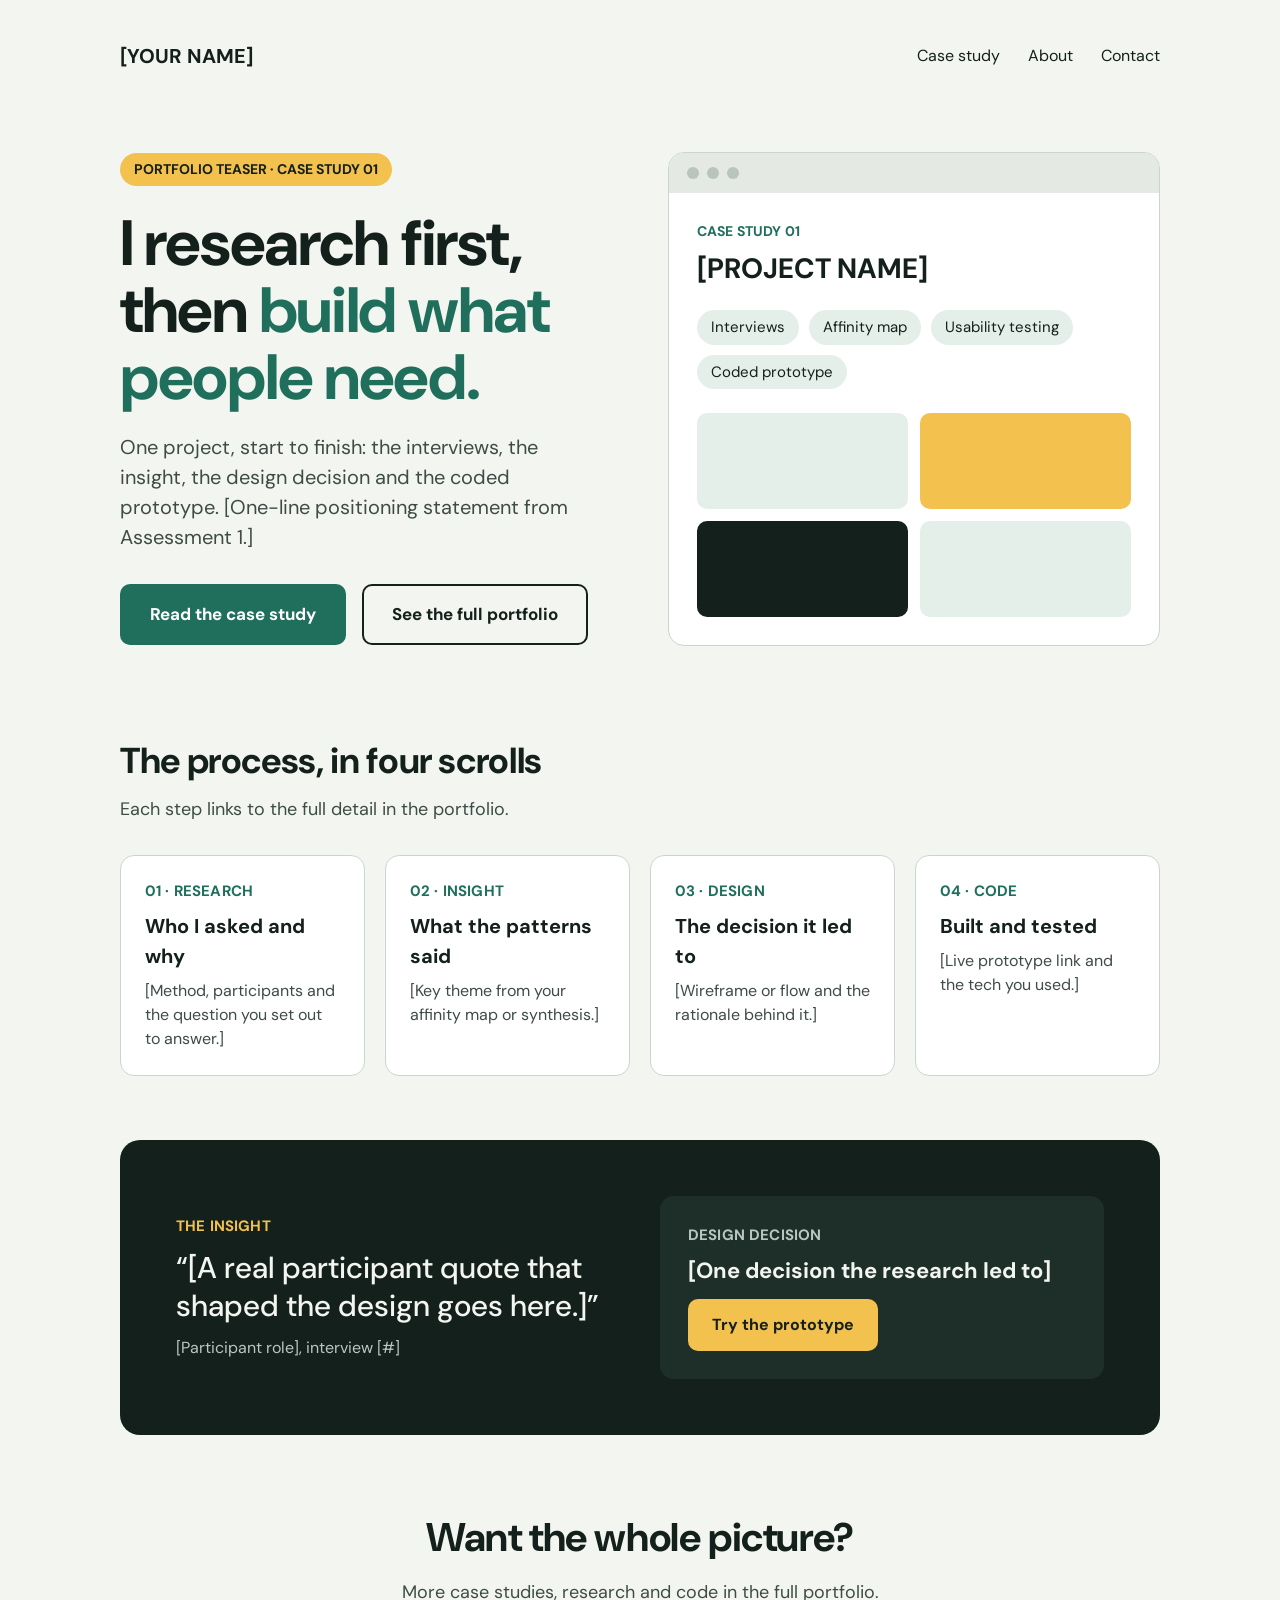
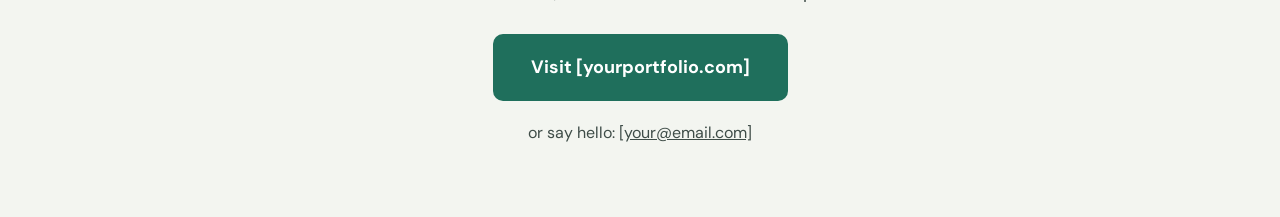
==== index.html @ 3f0e869e "Build portfolio teaser pages from design Adds the case study page, hybrid page, UX Spotted carousel " ====
<!doctype html>
<html lang="en">
<head>
  <meta charset="utf-8">
  <meta name="viewport" content="width=device-width, initial-scale=1">
  <title>[YOUR NAME] · Case Study</title>
  <meta name="description" content="One project, start to finish: research, insight, design decision and coded prototype.">
  <link rel="preconnect" href="https://fonts.googleapis.com">
  <link rel="preconnect" href="https://fonts.gstatic.com" crossorigin>
  <link href="https://fonts.googleapis.com/css2?family=DM+Sans:wght@400;500;700&display=swap" rel="stylesheet">
  <link rel="stylesheet" href="css/styles.css">
</head>
<body>
  <div class="container">
    <header class="nav">
      <a class="nav__brand" href="index.html">[YOUR NAME]</a>
      <nav class="nav__links" aria-label="Main">
        <a href="#case">Case study</a>
        <a href="#about">About</a>
        <a href="#contact">Contact</a>
      </nav>
    </header>

    <main>
      <section class="hero grid-auto" id="about">
        <div>
          <span class="badge">PORTFOLIO TEASER · CASE STUDY 01</span>
          <h1>I research first, then <span class="accent">build what people need.</span></h1>
          <p class="lede">One project, start to finish: the interviews, the insight, the design decision and the coded prototype. [One-line positioning statement from Assessment 1.]</p>
          <div class="btn-row">
            <a class="btn btn--primary" href="#case">Read the case study</a>
            <a class="btn btn--outline" href="[yourportfolio.com]">See the full portfolio</a>
          </div>
        </div>

        <div class="window">
          <div class="window__bar" aria-hidden="true"><span></span><span></span><span></span></div>
          <div class="window__body">
            <div class="eyebrow eyebrow--sm">CASE STUDY 01</div>
            <div class="window__title">[PROJECT NAME]</div>
            <ul class="chips" aria-label="Methods used">
              <li class="chip">Interviews</li>
              <li class="chip">Affinity map</li>
              <li class="chip">Usability testing</li>
              <li class="chip">Coded prototype</li>
            </ul>
            <div class="thumbs" aria-hidden="true"><div></div><div></div><div></div><div></div></div>
          </div>
        </div>
      </section>

      <section class="section" id="case">
        <h2>The process, in four scrolls</h2>
        <p>Each step links to the full detail in the portfolio.</p>
        <div class="grid-auto">
          <article class="card" id="research">
            <div class="eyebrow">01 · RESEARCH</div>
            <h3 class="card__title">Who I asked and why</h3>
            <p class="card__body">[Method, participants and the question you set out to answer.]</p>
          </article>
          <article class="card" id="insight">
            <div class="eyebrow">02 · INSIGHT</div>
            <h3 class="card__title">What the patterns said</h3>
            <p class="card__body">[Key theme from your affinity map or synthesis.]</p>
          </article>
          <article class="card" id="design">
            <div class="eyebrow">03 · DESIGN</div>
            <h3 class="card__title">The decision it led to</h3>
            <p class="card__body">[Wireframe or flow and the rationale behind it.]</p>
          </article>
          <article class="card" id="code">
            <div class="eyebrow">04 · CODE</div>
            <h3 class="card__title">Built and tested</h3>
            <p class="card__body">[Live prototype link and the tech you used.]</p>
          </article>
        </div>
      </section>

      <section class="insight grid-auto" aria-label="Key insight">
        <figure style="margin:0">
          <div class="eyebrow eyebrow--yellow">THE INSIGHT</div>
          <blockquote class="insight__quote" style="margin-left:0;margin-right:0">“[A real participant quote that shaped the design goes here.]”</blockquote>
          <figcaption class="insight__cite">[Participant role], interview [#]</figcaption>
        </figure>
        <div class="insight__panel">
          <div class="eyebrow eyebrow--muted">DESIGN DECISION</div>
          <div class="insight__decision">[One decision the research led to]</div>
          <a class="btn btn--yellow" href="[prototype link]">Try the prototype</a>
        </div>
      </section>

      <section class="cta" id="contact">
        <h2>Want the whole picture?</h2>
        <p>More case studies, research and code in the full portfolio.</p>
        <a class="btn btn--primary btn--lg" href="[yourportfolio.com]">Visit [yourportfolio.com]</a>
        <div class="cta__aside">or say hello: <a href="mailto:[your@email.com]">[your@email.com]</a></div>
      </section>
    </main>
  </div>
</body>
</html>
---- css/styles.css ----
/* Design tokens — from the "Portfolio Teaser" design canvas */
:root {
  --accent: #1f6f5c;
  --yellow: #f2c14e;
  --ink: #14201c;
  --ink-soft: #3e4c47;
  --ground: #f3f5f0;
  --surface: #ffffff;
  --tint: #e4efea;
  --chrome: #e4e9e3;
  --line: #cbd5ce;
  --dot: #b9c4bd;
  --edge: #9db0a6;
  --dark-raised: #1e2f29;
  --on-dark-soft: #b9c7c0;

  --font: 'DM Sans', Arial, sans-serif;
  --radius-sm: 10px;
  --radius-md: 14px;
  --radius-lg: 16px;
  --radius-xl: 20px;
  --pill: 999px;
}

*, *::before, *::after { box-sizing: border-box; }

body {
  margin: 0;
  background: var(--ground);
  color: var(--ink);
  font-family: var(--font);
  line-height: 1.5;
}

a { color: inherit; }
h1, h2, p { margin: 0; }

:focus-visible { outline: 3px solid var(--accent); outline-offset: 3px; }

.container {
  max-width: 1120px;
  margin: 0 auto;
  padding: 32px 40px 72px;
}

/* ---------- Nav ---------- */
.nav {
  display: flex;
  justify-content: space-between;
  align-items: center;
  flex-wrap: wrap;
  gap: 16px 24px;
}
.nav__brand { font-weight: 700; font-size: 20px; text-decoration: none; }
.nav__links { display: flex; flex-wrap: wrap; gap: 0 28px; font-size: 16px; }
.nav__links a { text-decoration: none; padding: 12px 0; }
.nav__links a:hover, .nav__links a[aria-current="page"] { text-decoration: underline; text-underline-offset: 4px; }

/* ---------- Primitives ---------- */
.badge {
  display: inline-block;
  background: var(--yellow);
  color: var(--ink);
  font-weight: 700;
  font-size: 14px;
  padding: 6px 14px;
  border-radius: var(--pill);
}

.eyebrow { font-size: 15px; font-weight: 700; color: var(--accent); letter-spacing: 0.01em; }
.eyebrow--sm { font-size: 14px; }
.eyebrow--yellow { color: var(--yellow); }
.eyebrow--muted { color: var(--on-dark-soft); }
.eyebrow--grey { color: var(--ink-soft); }
.eyebrow--ink { color: inherit; }

.lede { font-size: 20px; color: var(--ink-soft); }
.muted { color: var(--ink-soft); }
.accent { color: var(--accent); }

.btn {
  display: inline-block;
  font-weight: 700;
  font-size: 17px;
  padding: 16px 28px;
  border-radius: var(--radius-sm);
  text-decoration: none;
  border: 2px solid transparent;
  transition: filter .15s, background-color .15s;
}
.btn--primary { background: var(--accent); color: #fff; }
.btn--primary:hover { filter: brightness(1.12); }
.btn--outline { border-color: var(--ink); padding: 16px 28px; }
.btn--outline:hover { background: var(--ink); color: var(--ground); }
.btn--yellow { background: var(--yellow); color: var(--ink); font-size: 16px; padding: 12px 22px; }
.btn--yellow:hover { filter: brightness(1.06); }
.btn--sm { font-size: 16px; padding: 12px 22px; }
.btn--lg { font-size: 18px; padding: 18px 36px; }
.btn-row { display: flex; flex-wrap: wrap; gap: 16px; }

.card {
  background: var(--surface);
  border: 1px solid var(--line);
  border-radius: var(--radius-md);
  padding: 24px;
}
.card__title { font-size: 20px; font-weight: 700; margin: 8px 0; }
.card__body { font-size: 16px; color: var(--ink-soft); }

.chips { display: flex; flex-wrap: wrap; gap: 10px; list-style: none; margin: 0; padding: 0; }
.chip { background: var(--tint); padding: 6px 14px; border-radius: var(--pill); font-size: 15px; }

.grid-auto {
  display: grid;
  grid-template-columns: repeat(auto-fit, minmax(min(var(--min, 230px), 100%), 1fr));
  gap: var(--gap, 20px);
}

/* ---------- Hero ---------- */
.hero {
  --min: 380px;
  --gap: 56px;
  align-items: center;
  padding: 72px 0 64px;
}
.hero h1 {
  font-size: clamp(40px, 6vw, 64px);
  line-height: 1.05;
  letter-spacing: -0.02em;
  margin: 24px 0 20px;
}
.hero .lede { max-width: 480px; margin-bottom: 32px; }
.hero--compact { --gap: 48px; padding: 56px 0; }
.hero--compact h1 { font-size: clamp(38px, 5.2vw, 56px); line-height: 1.06; margin: 22px 0 18px; }
.hero--compact .lede { font-size: 19px; max-width: 460px; margin-bottom: 28px; }

/* Browser-window preview */
.window { background: var(--surface); border: 1px solid var(--line); border-radius: var(--radius-lg); overflow: hidden; }
.window__bar { display: flex; gap: 8px; padding: 14px 18px; background: var(--chrome); }
.window__bar span { width: 12px; height: 12px; border-radius: 50%; background: var(--dot); }
.window__body { padding: 28px; }
.window__title { font-size: 28px; font-weight: 700; margin: 6px 0 20px; }
.window .chips { margin-bottom: 24px; }
.thumbs { display: grid; grid-template-columns: 1fr 1fr; gap: 12px; }
.thumbs div { height: 96px; border-radius: var(--radius-sm); background: var(--tint); }
.thumbs div:nth-child(2) { background: var(--yellow); }
.thumbs div:nth-child(3) { background: var(--ink); }

/* ---------- Sections ---------- */
.section { padding: 24px 0 8px; scroll-margin-top: 24px; }
.section h2 { font-size: 36px; letter-spacing: -0.01em; margin-bottom: 8px; }
.section > p { font-size: 18px; color: var(--ink-soft); margin-bottom: 32px; }
.section--spaced { padding-top: 56px; }
.section--spaced h2 { font-size: 32px; margin-bottom: 6px; }
.section--spaced > p { font-size: 17px; margin-bottom: 24px; }
.card[id] { scroll-margin-top: 24px; }
.card:target { outline: 3px solid var(--accent); outline-offset: 2px; }

/* Dark insight band */
.insight {
  --min: 320px;
  --gap: 40px;
  align-items: center;
  background: var(--ink);
  color: var(--ground);
  border-radius: var(--radius-xl);
  padding: 56px;
  margin-top: 56px;
}
.insight__quote { font-size: 30px; line-height: 1.25; font-weight: 500; margin: 12px 0 0; }
.insight__cite { font-size: 16px; color: var(--on-dark-soft); margin-top: 12px; }
.insight__panel { background: var(--dark-raised); border-radius: var(--radius-md); padding: 28px; }
.insight__decision { font-size: 22px; font-weight: 700; margin: 8px 0 12px; }
.insight--compact { --min: 300px; --gap: 32px; padding: 40px 48px; margin-top: 0; }
.insight--compact .insight__quote { font-size: 28px; margin-top: 10px; }
.insight--compact .insight__panel { padding: 24px; }
.insight--compact .insight__decision { font-size: 21px; margin: 6px 0 12px; }

/* Closing CTA */
.cta { text-align: center; padding: 72px 0 0; }
.cta h2 { font-size: 40px; letter-spacing: -0.01em; margin-bottom: 12px; }
.cta p { font-size: 18px; color: var(--ink-soft); margin-bottom: 28px; }
.cta__aside { font-size: 16px; color: var(--ink-soft); margin-top: 20px; }
.cta--compact { padding-top: 56px; }

/* ---------- Stage map (Hybrid) ---------- */
.map { background: var(--surface); border: 1px solid var(--line); border-radius: var(--radius-xl); padding: 16px; text-align: center; }
.map svg { width: 100%; max-width: 460px; height: auto; display: block; margin: 0 auto; }
.map__hint { font-size: 15px; color: var(--ink-soft); padding: 4px 0 8px; }
.node text { font-family: var(--font); font-weight: 700; pointer-events: none; }
a.node circle { transition: transform .15s; transform-box: fill-box; transform-origin: center; }
a.node:hover circle, a.node:focus-visible circle { transform: scale(1.08); }
a.node:focus { outline: none; }
a.node:focus-visible circle { stroke: var(--accent); stroke-width: 4; }

/* UX Spotted mini cards */
.spot-card { padding: 22px; }
.spot-card__title { font-size: 19px; font-weight: 700; margin-top: 6px; }
a.spot-card { display: block; text-decoration: none; transition: border-color .15s; }
a.spot-card:hover { border-color: var(--accent); }

/* ---------- UX Spotted carousel (Concept 2) ---------- */
.spotted-head {
  display: flex;
  flex-wrap: wrap;
  justify-content: space-between;
  align-items: flex-end;
  gap: 16px 40px;
  padding: 48px 0 28px;
}
.spotted-head h1 { font-size: 48px; letter-spacing: -0.02em; margin-top: 6px; }
.spotted-head p { font-size: 18px; color: var(--ink-soft); max-width: 420px; }

.slides {
  display: flex;
  gap: 24px;
  overflow-x: auto;
  scroll-snap-type: x mandatory;
  padding-bottom: 8px;
  list-style: none;
  margin: 0;
  padding-left: 0;
}
.slide {
  flex: 0 0 280px;
  height: 350px;
  border-radius: var(--radius-lg);
  padding: 28px;
  display: flex;
  flex-direction: column;
  gap: 14px;
  scroll-snap-align: start;
}
.slide--cover { background: var(--ink); color: var(--ground); justify-content: space-between; }
.slide--spot { background: var(--surface); border: 1px solid var(--line); }
.slide--problem { background: var(--yellow); }
.slide--fix { background: var(--accent); color: #fff; justify-content: space-between; }
.slide__big { font-size: 34px; line-height: 1.1; font-weight: 700; }
.slide__mid { font-size: 26px; line-height: 1.2; font-weight: 700; }
.slide__sm { font-size: 22px; font-weight: 700; }
.slide__note { font-size: 16px; }
.slide__note--soft { color: var(--on-dark-soft); }
.slide__media { flex: 1; border-radius: var(--radius-sm); background: var(--tint); }
.slides-caption { font-size: 16px; color: var(--ink-soft); margin-top: 28px; }

/* ---------- Build the Village (Concept 3) ---------- */
.village {
  display: grid;
  grid-template-columns: minmax(0, 1.5fr) minmax(0, 1fr);
  gap: 40px;
  align-items: center;
  padding: 40px 0;
}
.village svg { width: 100%; height: auto; display: block; }
.village__side { display: flex; flex-direction: column; gap: 20px; }
.village__side h1 { font-size: 40px; line-height: 1.1; letter-spacing: -0.02em; margin: 6px 0 8px; }
.village__side .intro { font-size: 17px; color: var(--ink-soft); }
.village .edge { stroke: var(--edge); stroke-width: 2; transition: stroke .15s, stroke-width .15s; }
.village .edge.is-active { stroke: var(--accent); stroke-width: 5; }
.village .node { cursor: pointer; }
.village .node circle { transition: stroke .15s, stroke-width .15s; }
.village .node.is-active circle { stroke: var(--accent); stroke-width: 5; }
.village .node:focus { outline: none; }
.village .node:focus-visible circle { stroke: var(--accent); stroke-width: 5; stroke-dasharray: 6 4; }

.selected { background: var(--surface); border: 1px solid var(--line); border-radius: var(--radius-lg); padding: 24px; }
.selected__name { font-size: 26px; font-weight: 700; margin: 4px 0 10px; }
.selected__quote { font-size: 17px; color: var(--ink-soft); margin-bottom: 12px; }
.selected__used { font-size: 15px; color: var(--ink-soft); margin-bottom: 16px; }

.legend { display: flex; flex-wrap: wrap; gap: 8px 16px; font-size: 15px; list-style: none; margin: 0; padding: 0; }
.legend li { display: inline-flex; align-items: center; gap: 8px; }
.legend i { width: 12px; height: 12px; border-radius: 50%; display: inline-block; }
.legend .k-project { background: var(--ink); }
.legend .k-method { background: var(--yellow); }
.legend .k-skill { border: 2px solid var(--ink); }

/* ---------- Small screens ---------- */
@media (max-width: 860px) {
  .village { grid-template-columns: 1fr; }
}
@media (max-width: 600px) {
  .container { padding: 24px 16px 56px; }
  .hero { padding: 48px 0 40px; --gap: 40px; }
  .insight, .insight--compact { padding: 32px 24px; }
  .insight__quote { font-size: 24px; }
  .section h2, .cta h2 { font-size: 30px; }
  .spotted-head h1 { font-size: 40px; }
  .window__body { padding: 20px; }
}

@media (prefers-reduced-motion: reduce) {
  * { transition: none !important; scroll-behavior: auto !important; }
}
html { scroll-behavior: smooth; }
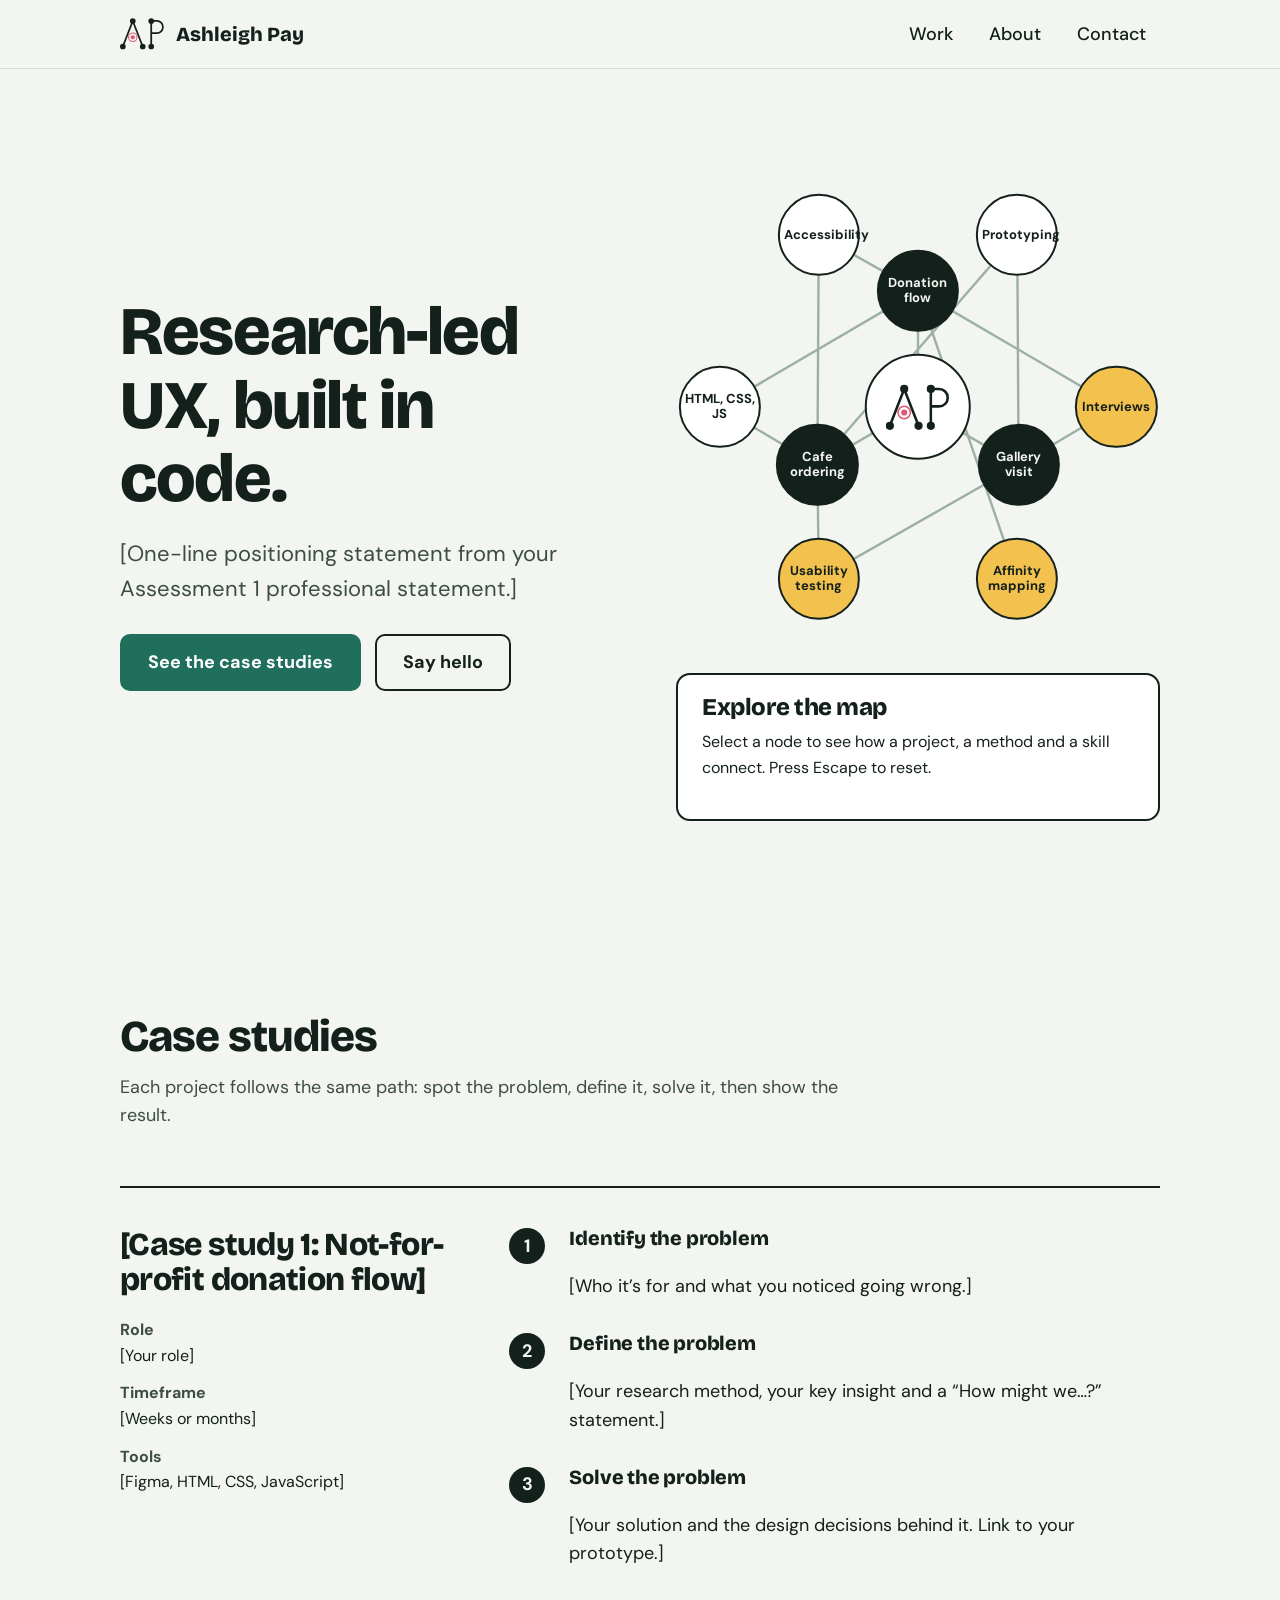
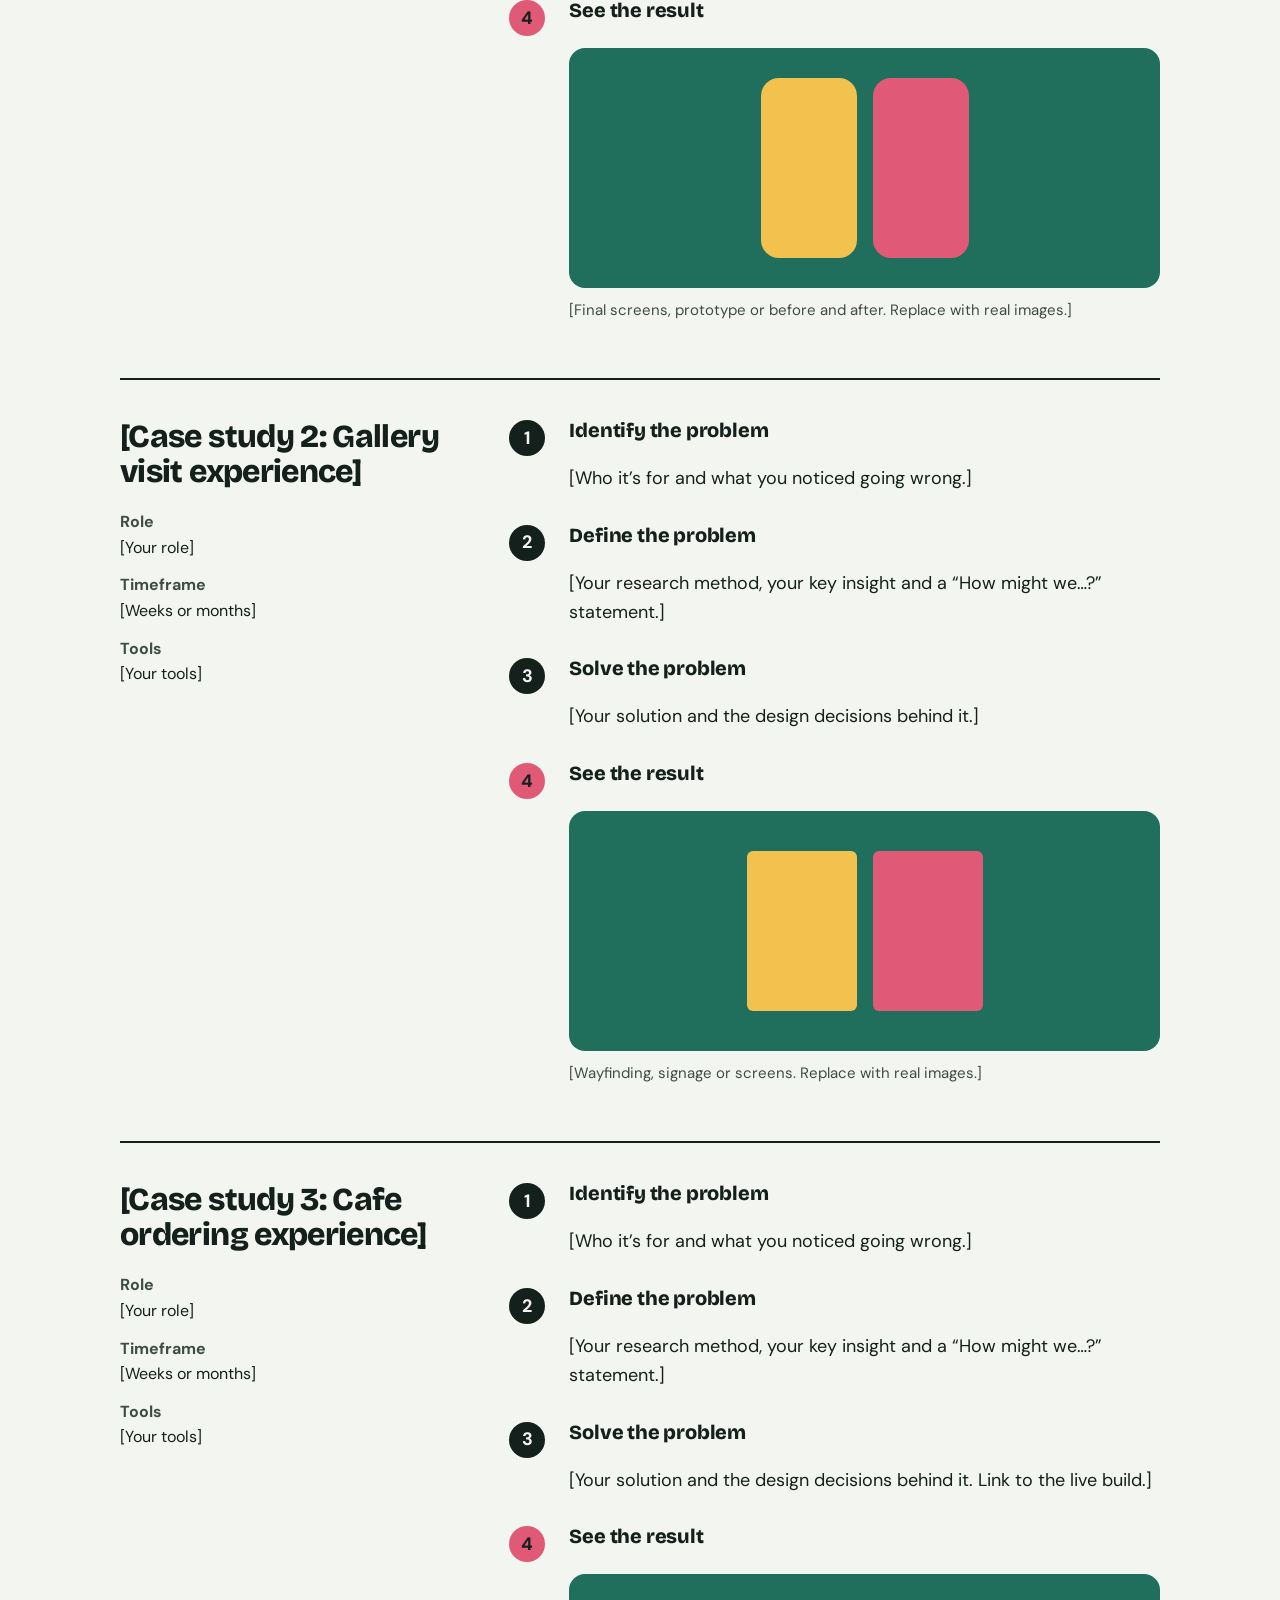
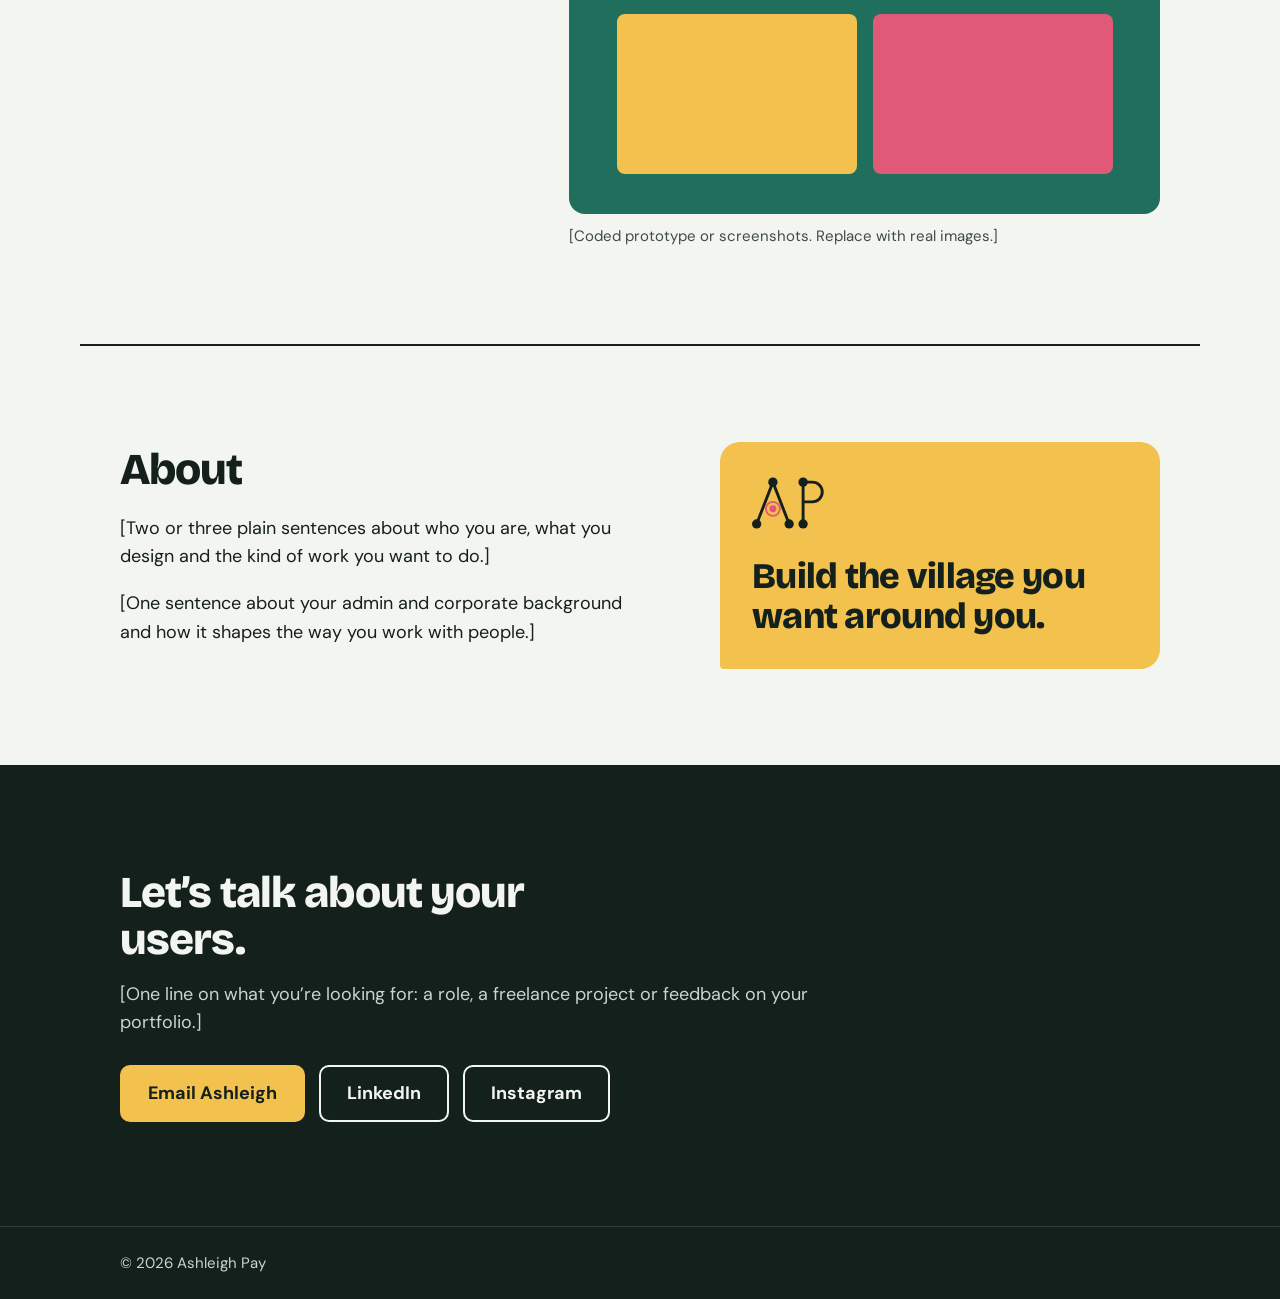
==== commit a7ee48f5: "Replace concept pages with single-page portfolio Swaps the four concept pages for the new one-page s" ====
--- a/index.html
+++ b/index.html
@@ -3,99 +3,172 @@
 <head>
   <meta charset="utf-8">
   <meta name="viewport" content="width=device-width, initial-scale=1">
-  <title>[YOUR NAME] · Case Study</title>
-  <meta name="description" content="One project, start to finish: research, insight, design decision and coded prototype.">
+  <title>Ashleigh Pay | UX designer</title>
+  <meta name="description" content="Ashleigh Pay is a UX designer who researches first, then builds what people need in code.">
   <link rel="preconnect" href="https://fonts.googleapis.com">
   <link rel="preconnect" href="https://fonts.gstatic.com" crossorigin>
-  <link href="https://fonts.googleapis.com/css2?family=DM+Sans:wght@400;500;700&display=swap" rel="stylesheet">
-  <link rel="stylesheet" href="css/styles.css">
+  <link href="https://fonts.googleapis.com/css2?family=Bricolage+Grotesque:wght@700;800&family=DM+Sans:wght@400;500;700&display=swap" rel="stylesheet">
+  <link rel="stylesheet" href="styles.css">
 </head>
 <body>
-  <div class="container">
-    <header class="nav">
-      <a class="nav__brand" href="index.html">[YOUR NAME]</a>
-      <nav class="nav__links" aria-label="Main">
-        <a href="#case">Case study</a>
+  <a class="skip" href="#main">Skip to content</a>
+
+  <!-- AP brandmark: roof-shaped A with a rose at its centre, and a P beside it -->
+  <svg width="0" height="0" style="position:absolute" aria-hidden="true" focusable="false">
+    <symbol id="ap-mark" viewBox="0 0 124 100">
+      <g fill="none" stroke="currentColor" stroke-width="5" stroke-linecap="round" stroke-linejoin="round">
+        <path d="M36 14 L8 86 M36 14 L64 86 M88 14 V86 M88 14 H104 a17 17 0 0 1 0 34 H88"/>
+      </g>
+      <g fill="currentColor">
+        <circle cx="36" cy="14" r="8"/><circle cx="8" cy="86" r="8"/><circle cx="64" cy="86" r="8"/>
+        <circle cx="88" cy="14" r="8"/><circle cx="88" cy="86" r="8"/>
+      </g>
+      <circle cx="36" cy="60" r="6" style="fill:var(--bloom,#E05A78)"/>
+      <circle cx="36" cy="60" r="12" fill="none" stroke-width="3" style="stroke:var(--bloom,#E05A78)"/>
+    </symbol>
+  </svg>
+
+  <header class="site-header">
+    <div class="wrap bar">
+      <a class="brand" href="#top" aria-label="Ashleigh Pay, home">
+        <svg class="mark" viewBox="0 0 124 100" aria-hidden="true"><use href="#ap-mark"/></svg>
+        <span>Ashleigh Pay</span>
+      </a>
+      <nav aria-label="Main">
+        <a href="#work">Work</a>
         <a href="#about">About</a>
         <a href="#contact">Contact</a>
       </nav>
-    </header>
+    </div>
+  </header>
 
-    <main>
-      <section class="hero grid-auto" id="about">
-        <div>
-          <span class="badge">PORTFOLIO TEASER · CASE STUDY 01</span>
-          <h1>I research first, then <span class="accent">build what people need.</span></h1>
-          <p class="lede">One project, start to finish: the interviews, the insight, the design decision and the coded prototype. [One-line positioning statement from Assessment 1.]</p>
-          <div class="btn-row">
-            <a class="btn btn--primary" href="#case">Read the case study</a>
-            <a class="btn btn--outline" href="[yourportfolio.com]">See the full portfolio</a>
-          </div>
+  <main id="main">
+    <section class="hero wrap" id="top">
+      <div class="hero-copy">
+        <h1>Research-led UX, built in code.</h1>
+        <p class="lead">[One-line positioning statement from your Assessment 1 professional statement.]</p>
+        <div class="actions">
+          <a class="btn" href="#work">See the case studies</a>
+          <a class="btn btn--ghost" href="#contact">Say hello</a>
         </div>
+      </div>
 
-        <div class="window">
-          <div class="window__bar" aria-hidden="true"><span></span><span></span><span></span></div>
-          <div class="window__body">
-            <div class="eyebrow eyebrow--sm">CASE STUDY 01</div>
-            <div class="window__title">[PROJECT NAME]</div>
-            <ul class="chips" aria-label="Methods used">
-              <li class="chip">Interviews</li>
-              <li class="chip">Affinity map</li>
-              <li class="chip">Usability testing</li>
-              <li class="chip">Coded prototype</li>
-            </ul>
-            <div class="thumbs" aria-hidden="true"><div></div><div></div><div></div><div></div></div>
-          </div>
+      <div class="map-wrap">
+        <div class="map" id="map" role="group" aria-label="Map connecting projects, research methods and skills"></div>
+        <div class="node-panel" id="node-panel" aria-live="polite">
+          <h2 id="panel-title">Explore the map</h2>
+          <p id="panel-text">Select a node to see how a project, a method and a skill connect. Press Escape to reset.</p>
+          <p id="panel-links" class="panel-links"></p>
         </div>
-      </section>
+      </div>
+    </section>
 
-      <section class="section" id="case">
-        <h2>The process, in four scrolls</h2>
-        <p>Each step links to the full detail in the portfolio.</p>
-        <div class="grid-auto">
-          <article class="card" id="research">
-            <div class="eyebrow">01 · RESEARCH</div>
-            <h3 class="card__title">Who I asked and why</h3>
-            <p class="card__body">[Method, participants and the question you set out to answer.]</p>
-          </article>
-          <article class="card" id="insight">
-            <div class="eyebrow">02 · INSIGHT</div>
-            <h3 class="card__title">What the patterns said</h3>
-            <p class="card__body">[Key theme from your affinity map or synthesis.]</p>
-          </article>
-          <article class="card" id="design">
-            <div class="eyebrow">03 · DESIGN</div>
-            <h3 class="card__title">The decision it led to</h3>
-            <p class="card__body">[Wireframe or flow and the rationale behind it.]</p>
-          </article>
-          <article class="card" id="code">
-            <div class="eyebrow">04 · CODE</div>
-            <h3 class="card__title">Built and tested</h3>
-            <p class="card__body">[Live prototype link and the tech you used.]</p>
-          </article>
-        </div>
-      </section>
+    <section class="work wrap" id="work" aria-labelledby="work-title">
+      <h2 id="work-title">Case studies</h2>
+      <p class="section-intro">Each project follows the same path: spot the problem, define it, solve it, then show the result.</p>
 
-      <section class="insight grid-auto" aria-label="Key insight">
-        <figure style="margin:0">
-          <div class="eyebrow eyebrow--yellow">THE INSIGHT</div>
-          <blockquote class="insight__quote" style="margin-left:0;margin-right:0">“[A real participant quote that shaped the design goes here.]”</blockquote>
-          <figcaption class="insight__cite">[Participant role], interview [#]</figcaption>
-        </figure>
-        <div class="insight__panel">
-          <div class="eyebrow eyebrow--muted">DESIGN DECISION</div>
-          <div class="insight__decision">[One decision the research led to]</div>
-          <a class="btn btn--yellow" href="[prototype link]">Try the prototype</a>
-        </div>
-      </section>
+      <!-- Duplicate this article for each new case study. Keep the id in sync with the map in script.js -->
+      <article class="case" id="case-donation" aria-labelledby="case-donation-title">
+        <header>
+          <h3 id="case-donation-title">[Case study 1: Not-for-profit donation flow]</h3>
+          <dl class="facts">
+            <div><dt>Role</dt><dd>[Your role]</dd></div>
+            <div><dt>Timeframe</dt><dd>[Weeks or months]</dd></div>
+            <div><dt>Tools</dt><dd>[Figma, HTML, CSS, JavaScript]</dd></div>
+          </dl>
+        </header>
+        <ol class="steps">
+          <li><h4>Identify the problem</h4><p>[Who it’s for and what you noticed going wrong.]</p></li>
+          <li><h4>Define the problem</h4><p>[Your research method, your key insight and a “How might we…?” statement.]</p></li>
+          <li><h4>Solve the problem</h4><p>[Your solution and the design decisions behind it. Link to your prototype.]</p></li>
+          <li>
+            <h4>See the result</h4>
+            <figure>
+              <div class="shot shot--phones" aria-hidden="true"><span class="ph"></span><span class="ph"></span></div>
+              <figcaption>[Final screens, prototype or before and after. Replace with real images.]</figcaption>
+            </figure>
+          </li>
+        </ol>
+      </article>
 
-      <section class="cta" id="contact">
-        <h2>Want the whole picture?</h2>
-        <p>More case studies, research and code in the full portfolio.</p>
-        <a class="btn btn--primary btn--lg" href="[yourportfolio.com]">Visit [yourportfolio.com]</a>
-        <div class="cta__aside">or say hello: <a href="mailto:[your@email.com]">[your@email.com]</a></div>
-      </section>
-    </main>
-  </div>
+      <article class="case" id="case-gallery" aria-labelledby="case-gallery-title">
+        <header>
+          <h3 id="case-gallery-title">[Case study 2: Gallery visit experience]</h3>
+          <dl class="facts">
+            <div><dt>Role</dt><dd>[Your role]</dd></div>
+            <div><dt>Timeframe</dt><dd>[Weeks or months]</dd></div>
+            <div><dt>Tools</dt><dd>[Your tools]</dd></div>
+          </dl>
+        </header>
+        <ol class="steps">
+          <li><h4>Identify the problem</h4><p>[Who it’s for and what you noticed going wrong.]</p></li>
+          <li><h4>Define the problem</h4><p>[Your research method, your key insight and a “How might we…?” statement.]</p></li>
+          <li><h4>Solve the problem</h4><p>[Your solution and the design decisions behind it.]</p></li>
+          <li>
+            <h4>See the result</h4>
+            <figure>
+              <div class="shot shot--poster" aria-hidden="true"><span class="ph"></span><span class="ph"></span></div>
+              <figcaption>[Wayfinding, signage or screens. Replace with real images.]</figcaption>
+            </figure>
+          </li>
+        </ol>
+      </article>
+
+      <article class="case" id="case-cafe" aria-labelledby="case-cafe-title">
+        <header>
+          <h3 id="case-cafe-title">[Case study 3: Cafe ordering experience]</h3>
+          <dl class="facts">
+            <div><dt>Role</dt><dd>[Your role]</dd></div>
+            <div><dt>Timeframe</dt><dd>[Weeks or months]</dd></div>
+            <div><dt>Tools</dt><dd>[Your tools]</dd></div>
+          </dl>
+        </header>
+        <ol class="steps">
+          <li><h4>Identify the problem</h4><p>[Who it’s for and what you noticed going wrong.]</p></li>
+          <li><h4>Define the problem</h4><p>[Your research method, your key insight and a “How might we…?” statement.]</p></li>
+          <li><h4>Solve the problem</h4><p>[Your solution and the design decisions behind it. Link to the live build.]</p></li>
+          <li>
+            <h4>See the result</h4>
+            <figure>
+              <div class="shot shot--browser" aria-hidden="true"><span class="ph"></span><span class="ph"></span></div>
+              <figcaption>[Coded prototype or screenshots. Replace with real images.]</figcaption>
+            </figure>
+          </li>
+        </ol>
+      </article>
+    </section>
+
+    <section class="about wrap" id="about" aria-labelledby="about-title">
+      <div>
+        <h2 id="about-title">About</h2>
+        <p>[Two or three plain sentences about who you are, what you design and the kind of work you want to do.]</p>
+        <p>[One sentence about your admin and corporate background and how it shapes the way you work with people.]</p>
+      </div>
+      <blockquote>
+        <svg class="mark mark--lg" viewBox="0 0 124 100" aria-hidden="true"><use href="#ap-mark"/></svg>
+        <p>Build the village you want around you.</p>
+      </blockquote>
+    </section>
+  </main>
+
+  <section class="contact" id="contact" aria-labelledby="contact-title">
+    <div class="wrap contact-inner">
+      <h2 id="contact-title">Let’s talk about your users.</h2>
+      <p>[One line on what you’re looking for: a role, a freelance project or feedback on your portfolio.]</p>
+      <div class="actions">
+        <a class="btn btn--sun" href="mailto:your@email.com">Email Ashleigh</a>
+        <a class="btn btn--outline" href="https://www.linkedin.com/in/your-profile">LinkedIn</a>
+        <a class="btn btn--outline" href="https://www.instagram.com/your-handle">Instagram</a>
+      </div>
+    </div>
+  </section>
+
+  <footer class="site-footer">
+    <div class="wrap">
+      <p>© <span id="year">2026</span> Ashleigh Pay</p>
+    </div>
+  </footer>
+
+  <script src="script.js"></script>
 </body>
 </html>
--- a/styles.css
+++ b/styles.css
@@ -0,0 +1,144 @@
+/* Ashleigh Pay portfolio: brand tokens */
+:root {
+  --ink: #14201C;
+  --moss: #1F6F5C;
+  --sun: #F2C14E;
+  --rose: #E05A78;
+  --mist: #F3F5F0;
+  --white: #FFFFFF;
+  --line: #9DB0A6;
+  --rule: #D5DDD7;
+  --muted: #3E4C47;
+  --display: 'Bricolage Grotesque', 'DM Sans', system-ui, sans-serif;
+  --body: 'DM Sans', system-ui, sans-serif;
+  --bloom: var(--rose);
+}
+
+*, *::before, *::after { box-sizing: border-box; }
+html { scroll-behavior: smooth; scroll-padding-top: 88px; }
+body {
+  margin: 0;
+  background: var(--mist);
+  color: var(--ink);
+  font-family: var(--body);
+  font-size: 18px;
+  line-height: 1.6;
+}
+h1, h2, h3, h4 { font-family: var(--display); font-weight: 800; line-height: 1.08; letter-spacing: -0.02em; margin: 0; }
+h1 { font-size: clamp(40px, 6vw, 68px); }
+h2 { font-size: clamp(30px, 4vw, 44px); }
+h3 { font-size: clamp(24px, 3vw, 32px); }
+h4 { font-size: 20px; letter-spacing: -0.01em; }
+p { margin: 0 0 1em; max-width: 62ch; }
+a { color: var(--moss); }
+
+.wrap { max-width: 1120px; margin-inline: auto; padding-inline: clamp(20px, 4vw, 40px); }
+.skip { position: absolute; left: -9999px; top: 8px; background: var(--ink); color: var(--mist); padding: 10px 16px; border-radius: 8px; z-index: 100; }
+.skip:focus { left: 8px; }
+
+:focus-visible { outline: 3px solid var(--moss); outline-offset: 3px; }
+.contact :focus-visible { outline-color: var(--sun); }
+
+/* Header */
+.site-header { position: sticky; top: 0; z-index: 20; background: rgba(243, 245, 240, 0.94); backdrop-filter: blur(8px); border-bottom: 1px solid var(--rule); }
+.bar { display: flex; justify-content: space-between; align-items: center; gap: 16px; min-height: 68px; }
+.brand { display: flex; align-items: center; gap: 12px; color: var(--ink); text-decoration: none; font-family: var(--display); font-weight: 800; font-size: 20px; }
+.mark { width: 44px; height: auto; color: var(--ink); }
+.mark--lg { width: 72px; }
+.bar nav { display: flex; gap: 8px; }
+.bar nav a { color: var(--ink); text-decoration: none; padding: 12px 14px; font-weight: 500; border-radius: 8px; }
+.bar nav a:hover { background: var(--rule); }
+
+/* Buttons */
+.actions { display: flex; flex-wrap: wrap; gap: 14px; margin-top: 28px; }
+.btn { display: inline-block; min-height: 48px; padding: 12px 26px; background: var(--moss); color: var(--white); border: 2px solid var(--moss); border-radius: 10px; font-weight: 700; text-decoration: none; transition: background-color .15s, color .15s; }
+.btn:hover { background: var(--ink); border-color: var(--ink); }
+.btn--ghost { background: transparent; color: var(--ink); border-color: var(--ink); }
+.btn--ghost:hover { background: var(--ink); color: var(--mist); }
+.btn--sun { background: var(--sun); border-color: var(--sun); color: var(--ink); }
+.btn--sun:hover { background: var(--mist); border-color: var(--mist); }
+.btn--outline { background: transparent; border-color: var(--mist); color: var(--mist); }
+.btn--outline:hover { background: var(--mist); color: var(--ink); }
+
+/* Hero and map */
+.hero { display: grid; grid-template-columns: 1fr 1fr; gap: clamp(32px, 6vw, 72px); align-items: center; padding-block: clamp(48px, 8vw, 96px); }
+.lead { font-size: 22px; color: var(--muted); margin-top: 20px; }
+.map { position: relative; width: 100%; max-width: 540px; aspect-ratio: 1; margin-inline: auto; }
+.map svg.lines { position: absolute; inset: 0; width: 100%; height: 100%; }
+.map .link { stroke: var(--line); stroke-width: 0.5; transition: stroke .15s, stroke-width .15s; }
+.map .link.is-on { stroke: var(--moss); stroke-width: 1.1; }
+.core { position: absolute; left: 50%; top: 50%; width: 22%; aspect-ratio: 1; transform: translate(-50%, -50%); display: grid; place-items: center; background: var(--white); border: 2px solid var(--ink); border-radius: 50%; }
+.core .mark { width: 62%; }
+.node {
+  position: absolute; transform: translate(-50%, -50%);
+  width: 17%; aspect-ratio: 1; padding: 4px;
+  display: grid; place-items: center; text-align: center;
+  border-radius: 50%; border: 2px solid var(--ink);
+  font: 700 clamp(10px, 1.6vw, 13px)/1.15 var(--body);
+  cursor: pointer; transition: opacity .15s, box-shadow .15s;
+}
+.node--project { background: var(--ink); color: var(--mist); }
+.node--method { background: var(--sun); color: var(--ink); }
+.node--skill { background: var(--white); color: var(--ink); }
+.map[data-active]:not([data-active=""]) .node:not(.is-on) { opacity: 0.3; }
+.node.is-on { box-shadow: 0 0 0 4px var(--rose); }
+.node[aria-pressed="true"] { box-shadow: 0 0 0 4px var(--rose), 0 0 0 7px var(--mist); }
+.node-panel { margin-top: 24px; padding: 20px 24px; background: var(--white); border: 2px solid var(--ink); border-radius: 14px; min-height: 148px; }
+.node-panel h2 { font-size: 24px; }
+.node-panel p { margin: 8px 0 0; font-size: 16px; }
+.panel-links { color: var(--muted); }
+
+/* Case studies */
+.work { padding-block: clamp(48px, 8vw, 96px); }
+.section-intro { color: var(--muted); margin-top: 12px; }
+.case { display: grid; grid-template-columns: minmax(220px, 1fr) 2fr; gap: clamp(28px, 5vw, 64px); margin-top: 56px; padding-top: 40px; border-top: 2px solid var(--ink); }
+.case > header { align-self: start; position: sticky; top: 96px; }
+.facts { margin: 20px 0 0; display: grid; gap: 12px; font-size: 16px; }
+.facts div { display: grid; }
+.facts dt { font-weight: 700; color: var(--muted); }
+.facts dd { margin: 0; }
+.steps { list-style: none; margin: 0; padding: 0; display: grid; gap: 32px; counter-reset: step; }
+.steps > li { counter-increment: step; display: grid; grid-template-columns: 44px 1fr; column-gap: 16px; }
+.steps > li::before { content: counter(step); width: 36px; height: 36px; display: grid; place-items: center; border-radius: 50%; background: var(--ink); color: var(--mist); font-weight: 700; }
+.steps > li:last-child::before { background: var(--rose); color: var(--ink); }
+.steps h4, .steps p, .steps figure { grid-column: 2; }
+.steps p { margin: 8px 0 0; }
+.steps figure { margin: 12px 0 0; }
+figcaption { margin-top: 10px; font-size: 15px; color: var(--muted); }
+.shot { display: flex; justify-content: center; align-items: center; gap: 16px; min-height: 240px; padding: 24px; background: var(--moss); border-radius: 16px; }
+.ph { display: block; background: var(--sun); border-radius: 12px; }
+.ph:nth-child(2) { background: var(--rose); }
+.shot--phones .ph { width: 96px; height: 180px; border-radius: 18px; }
+.shot--poster .ph { width: 110px; height: 160px; border-radius: 6px; }
+.shot--browser .ph { width: min(46%, 240px); height: 160px; border-radius: 8px; }
+
+/* About */
+.about { display: grid; grid-template-columns: 1.2fr 1fr; gap: clamp(32px, 6vw, 72px); align-items: center; padding-block: clamp(48px, 8vw, 96px); border-top: 2px solid var(--ink); }
+.about h2 { margin-bottom: 20px; }
+blockquote { margin: 0; padding: 32px; background: var(--sun); border-radius: 20px 20px 20px 4px; }
+blockquote p { margin: 16px 0 0; font-family: var(--display); font-weight: 800; font-size: clamp(26px, 3.4vw, 36px); line-height: 1.1; letter-spacing: -0.02em; }
+
+/* Contact and footer */
+.contact { background: var(--ink); color: var(--mist); }
+.contact-inner { padding-block: clamp(56px, 9vw, 104px); }
+.contact h2 { max-width: 16ch; }
+.contact p { margin-top: 16px; color: #C9D6CF; }
+.site-footer { background: var(--ink); color: #C9D6CF; border-top: 1px solid #2E4039; }
+.site-footer .wrap { padding-block: 24px; }
+.site-footer p { margin: 0; font-size: 15px; }
+
+/* Responsive */
+@media (max-width: 860px) {
+  .hero, .about, .case { grid-template-columns: 1fr; }
+  .case > header { position: static; }
+  .lead { font-size: 20px; }
+}
+@media (max-width: 520px) {
+  body { font-size: 17px; }
+  .bar nav a { padding: 12px 10px; }
+  .brand span { display: none; }
+}
+@media (prefers-reduced-motion: reduce) {
+  html { scroll-behavior: auto; }
+  * { transition: none !important; }
+}
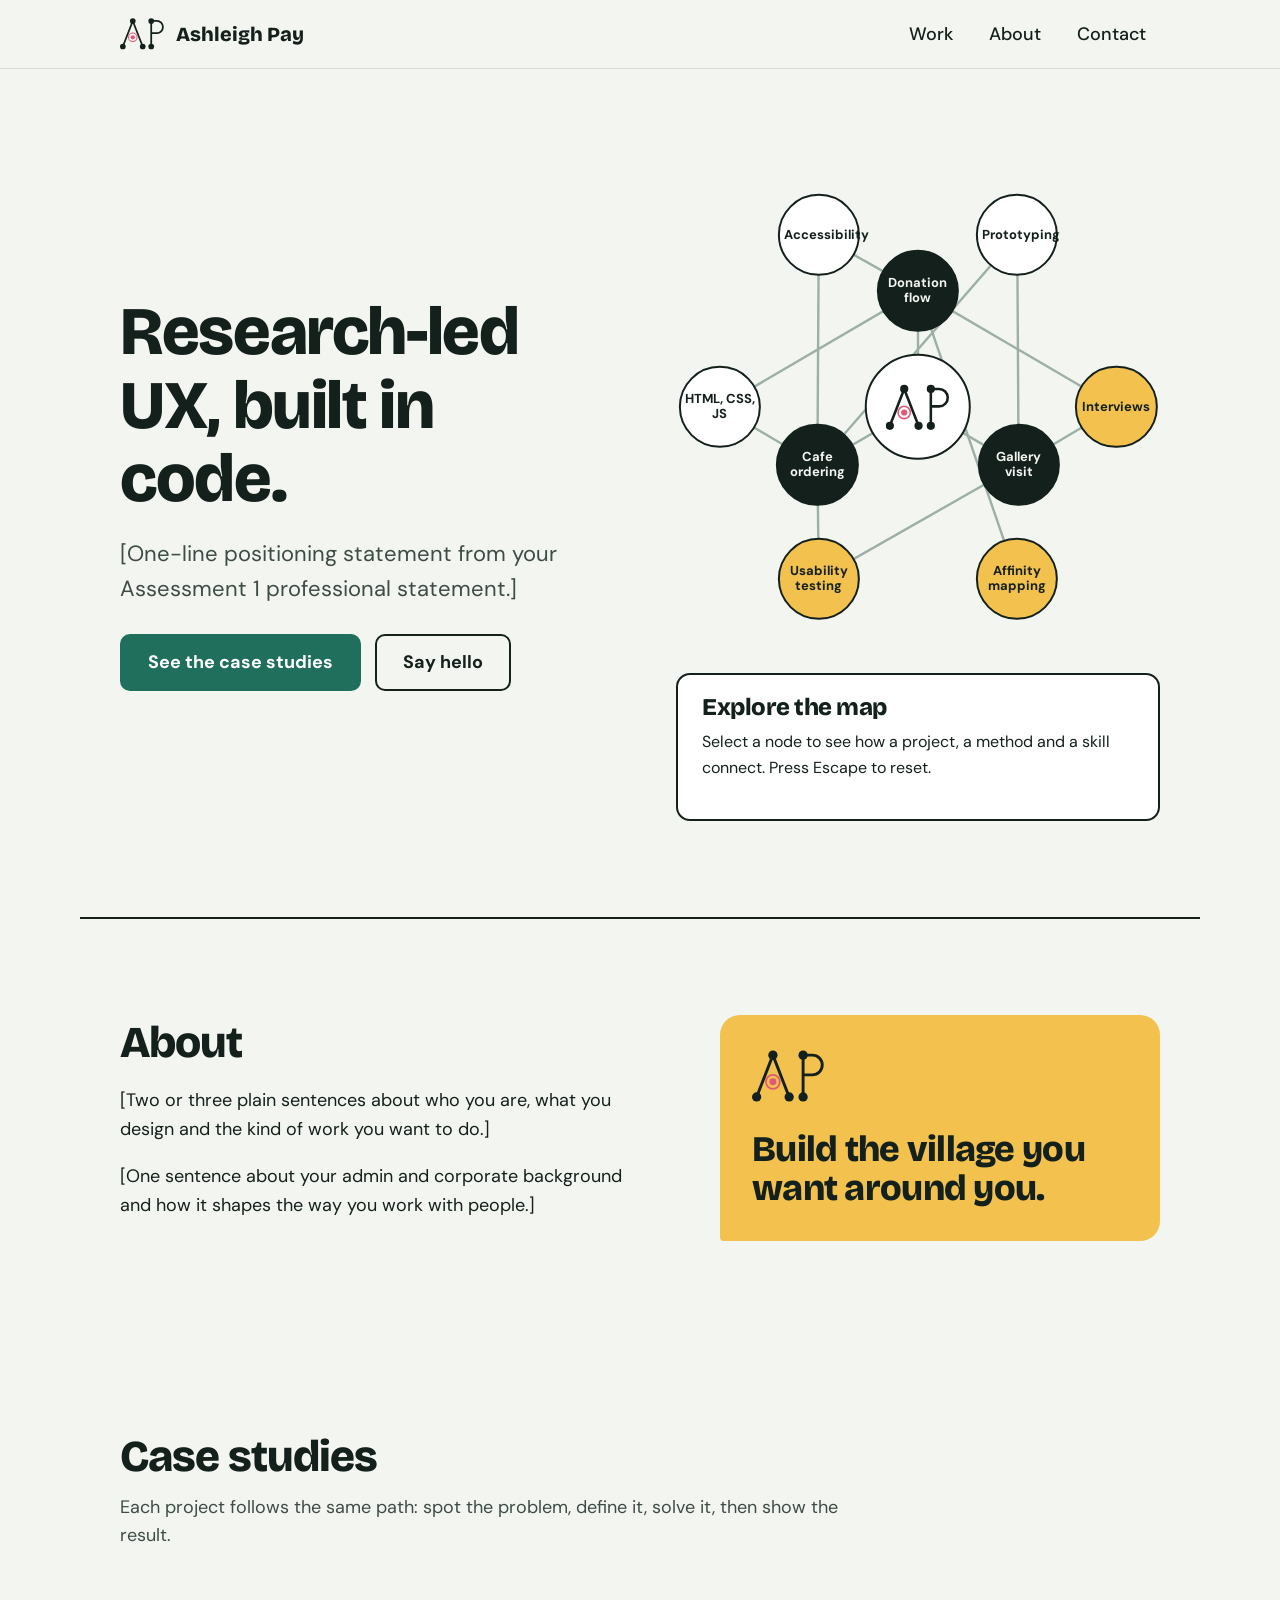
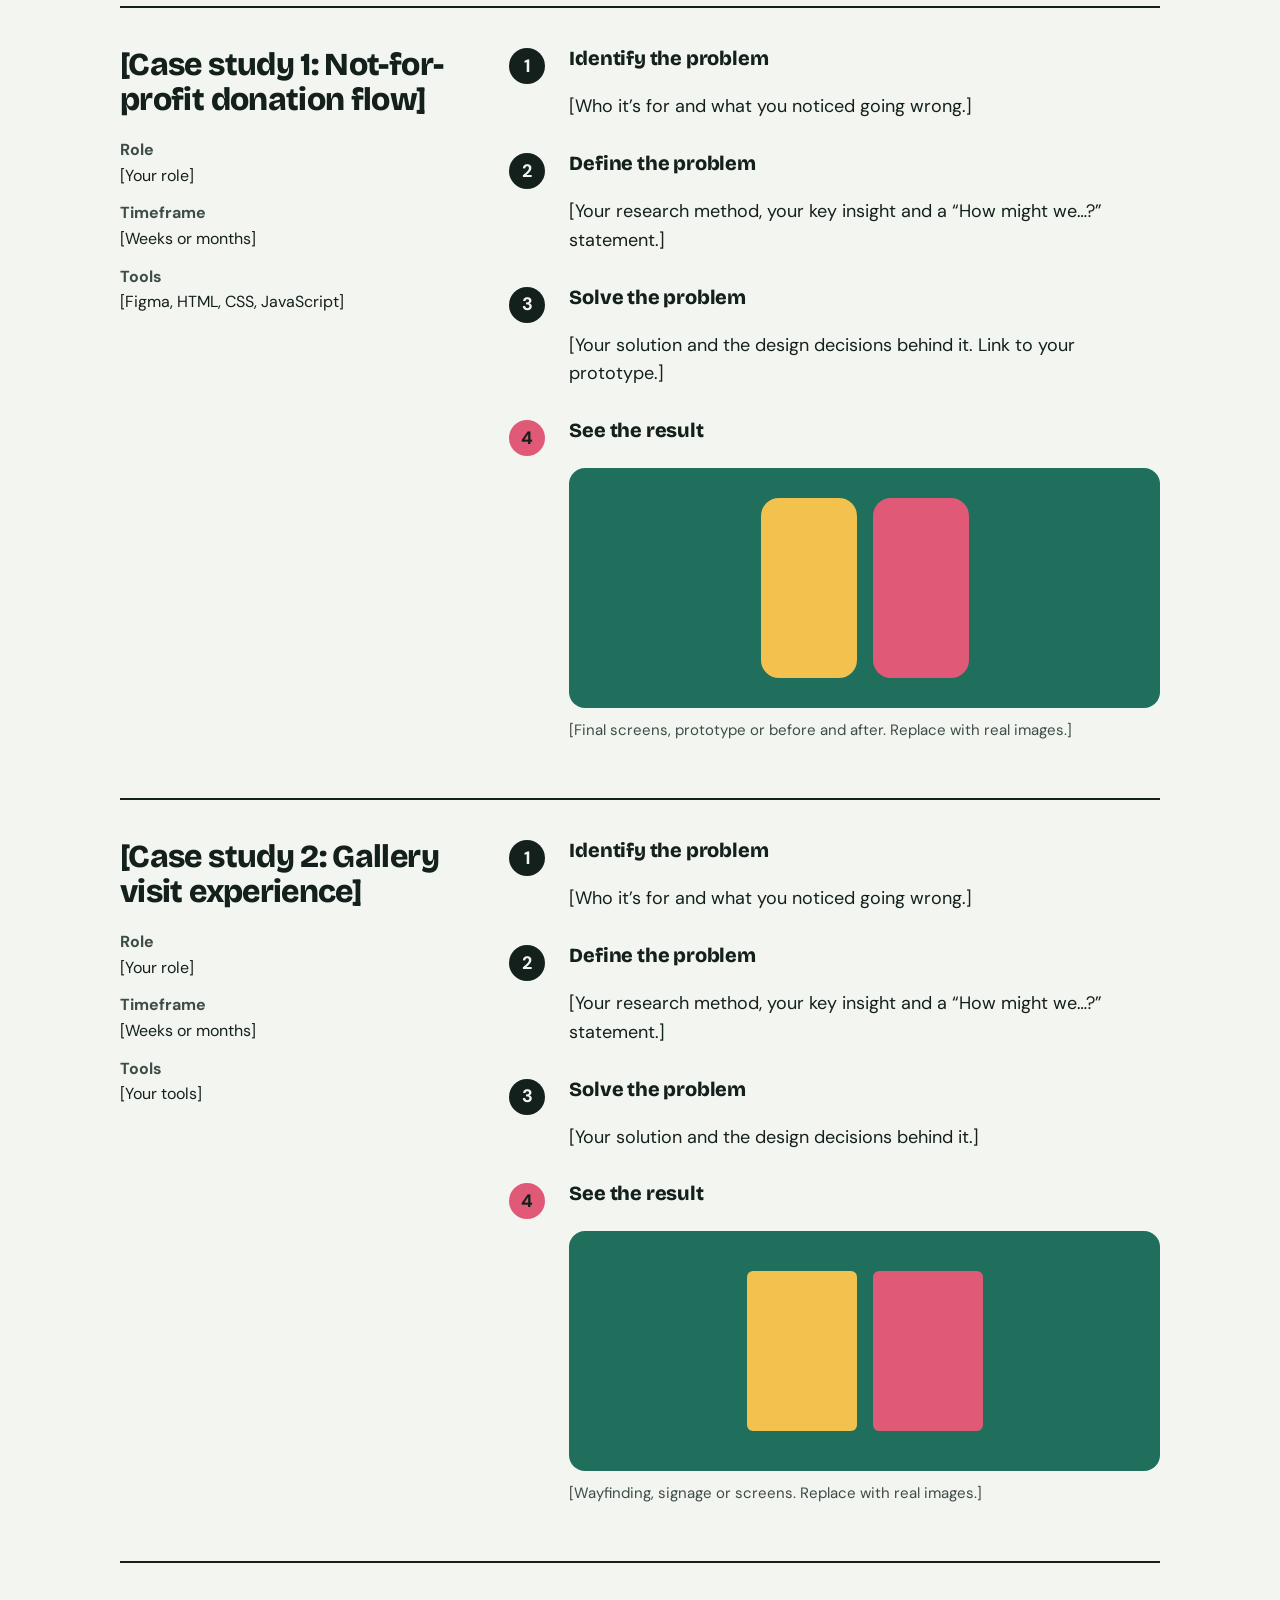
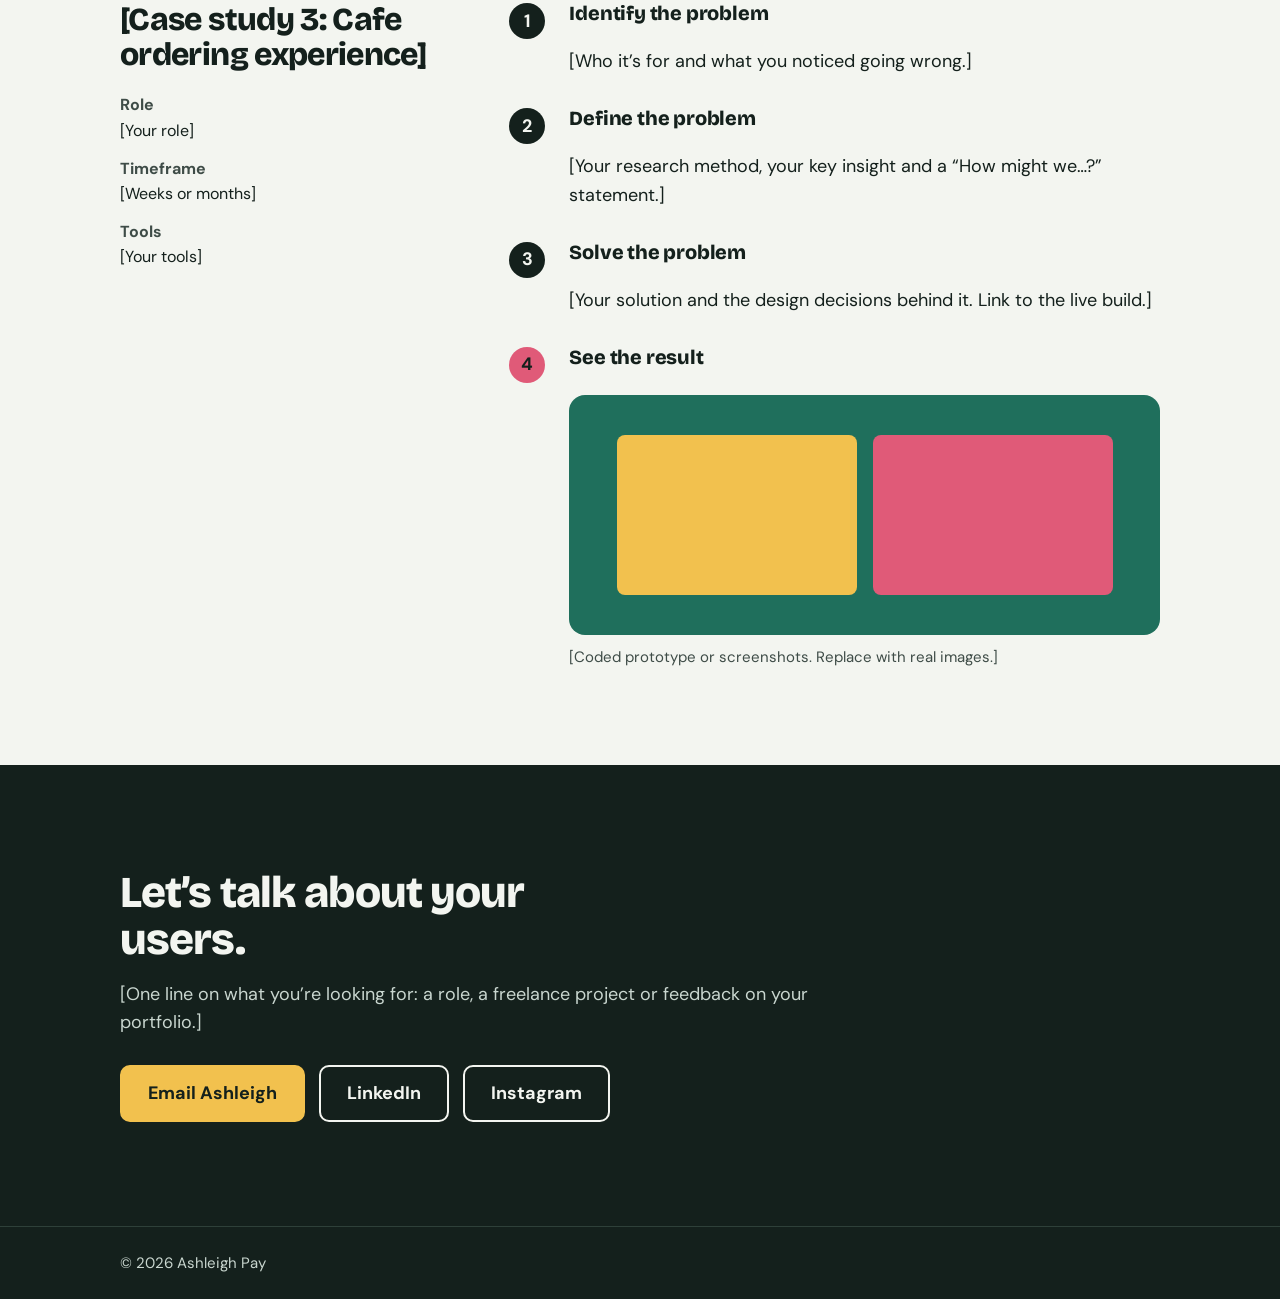
==== commit fa6ab463: "Update index.html" ====
--- a/index.html
+++ b/index.html
@@ -61,6 +61,18 @@
           <p id="panel-links" class="panel-links"></p>
         </div>
       </div>
+    </section>
+    
+    <section class="about wrap" id="about" aria-labelledby="about-title">
+      <div>
+        <h2 id="about-title">About</h2>
+        <p>[Two or three plain sentences about who you are, what you design and the kind of work you want to do.]</p>
+        <p>[One sentence about your admin and corporate background and how it shapes the way you work with people.]</p>
+      </div>
+      <blockquote>
+        <svg class="mark mark--lg" viewBox="0 0 124 100" aria-hidden="true"><use href="#ap-mark"/></svg>
+        <p>Build the village you want around you.</p>
+      </blockquote>
     </section>
 
     <section class="work wrap" id="work" aria-labelledby="work-title">
@@ -138,17 +150,6 @@
       </article>
     </section>
 
-    <section class="about wrap" id="about" aria-labelledby="about-title">
-      <div>
-        <h2 id="about-title">About</h2>
-        <p>[Two or three plain sentences about who you are, what you design and the kind of work you want to do.]</p>
-        <p>[One sentence about your admin and corporate background and how it shapes the way you work with people.]</p>
-      </div>
-      <blockquote>
-        <svg class="mark mark--lg" viewBox="0 0 124 100" aria-hidden="true"><use href="#ap-mark"/></svg>
-        <p>Build the village you want around you.</p>
-      </blockquote>
-    </section>
   </main>
 
   <section class="contact" id="contact" aria-labelledby="contact-title">
